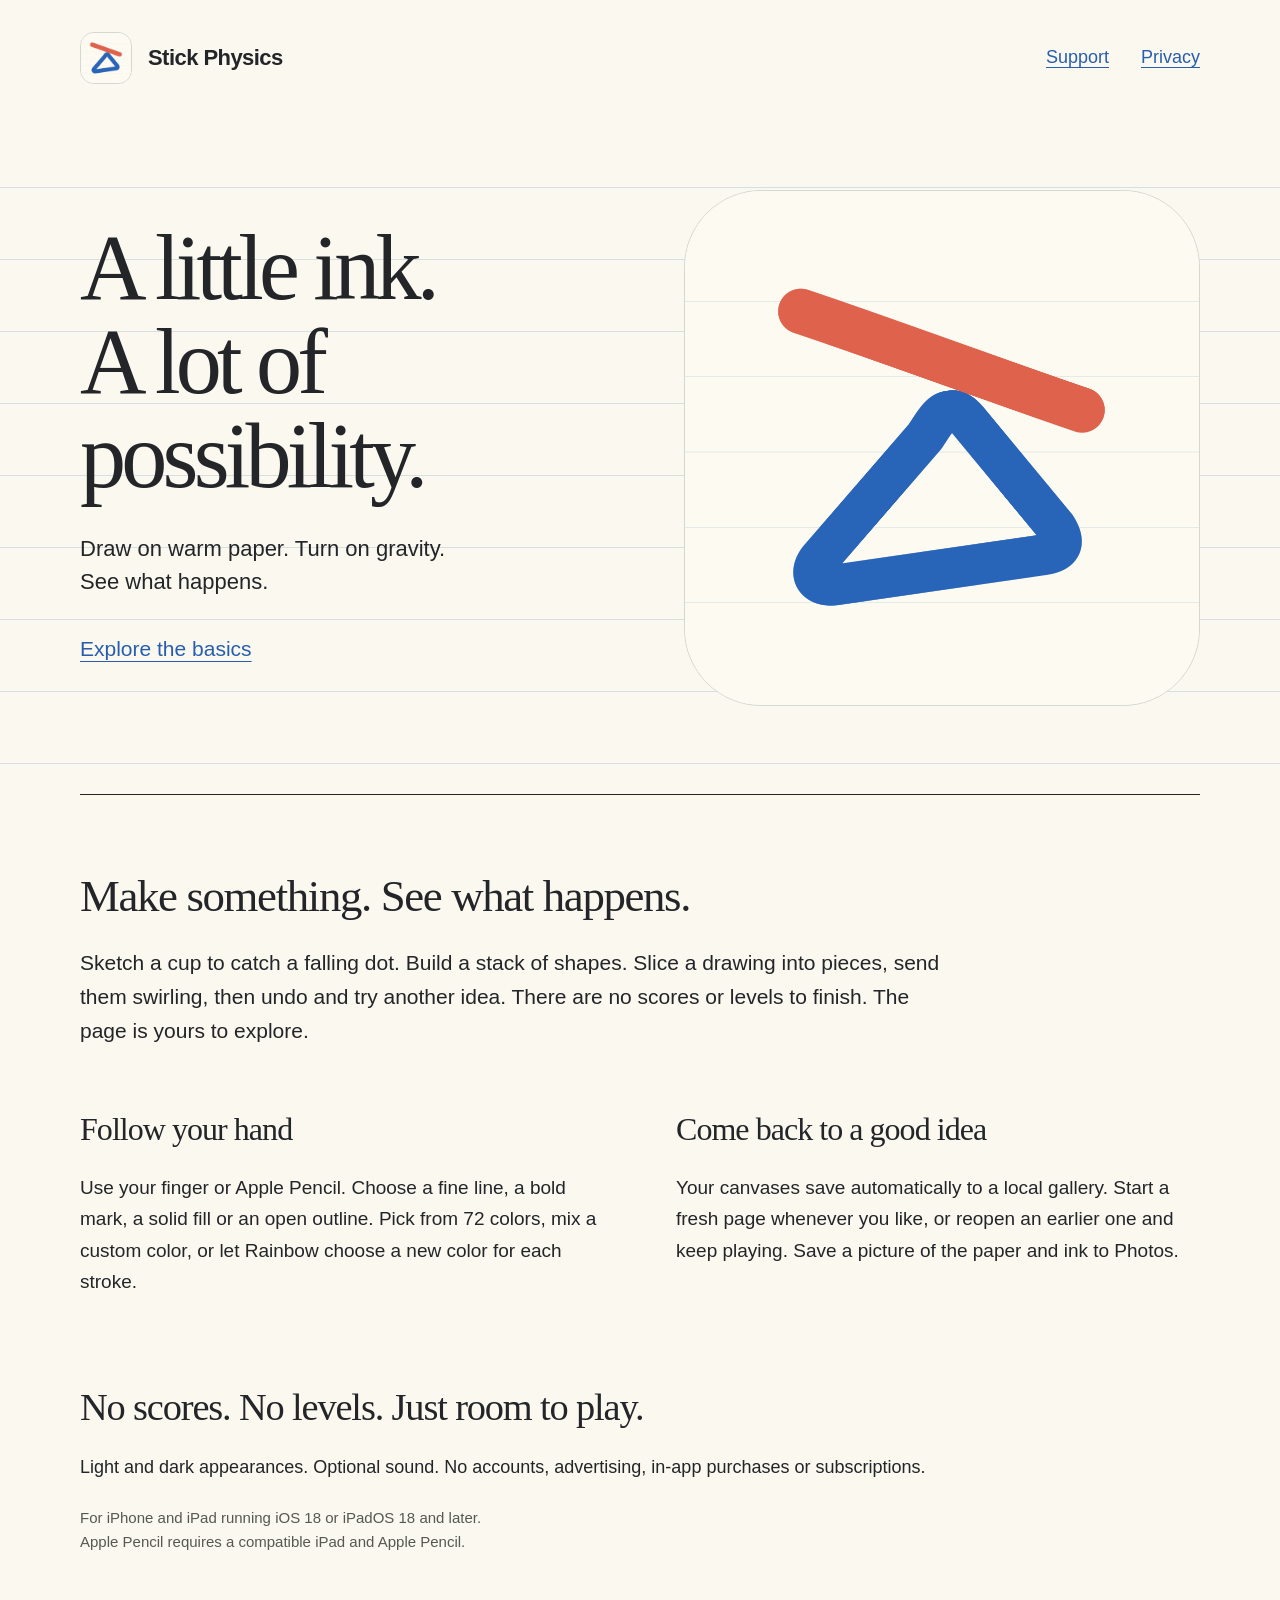
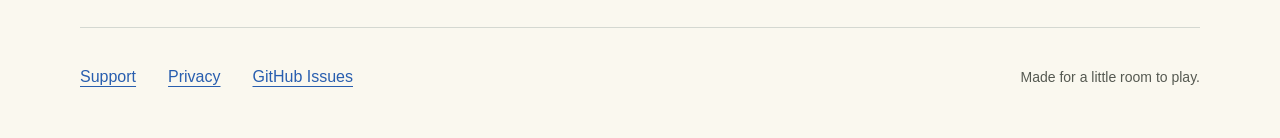
==== index.html @ d2dff248 "Publish Stick Physics support and privacy website" ====
<!doctype html>
<html lang="en">
<head>
<meta charset="utf-8">
<meta name="viewport" content="width=device-width, initial-scale=1">
<meta name="color-scheme" content="light dark">
<title>A little ink. A lot of possibility. · Stick Physics</title>
<meta name="description" content="A paper playground for drawing, shapes and gravity. Find the basics, support and privacy information for Stick Physics on iPhone and iPad.">
<link rel="canonical" href="https://danbretl.github.io/stick-physics-support/">
<link rel="icon" type="image/png" href="./assets/icon-light.png">
<link rel="stylesheet" href="./assets/site.css">
</head>
<body>
<a class="skip-link" href="#main">Skip to content</a>
<header class="site-header wrap"><a class="brand" href="./"><picture><source media="(prefers-color-scheme: dark)" srcset="./assets/icon-dark.png"><img src="./assets/icon-light.png" width="56" height="56" alt=""></picture><span>Stick Physics</span></a><nav aria-label="Main"><a href="./support/">Support</a><a href="./privacy/">Privacy</a></nav></header>
<main id="main" class="home" tabindex="-1">
<section class="hero"><div class="hero-inner wrap"><div class="hero-copy"><h1>A little ink.<br>A lot of<br>possibility.</h1><p>Draw on warm paper. Turn on gravity.<br class="desktop-break"> See what happens.</p><a class="text-link" href="./support/">Explore the basics</a></div><picture class="hero-mark"><source media="(prefers-color-scheme: dark)" srcset="./assets/icon-dark.png"><img src="./assets/icon-light.png" width="1024" height="1024" alt="An orange stroke balances on a hand-drawn blue triangle."></picture></div></section>
<div class="home-details wrap"><section class="introduction"><h2>Make something. See what happens.</h2><p>Sketch a cup to catch a falling dot. Build a stack of shapes. Slice a drawing into pieces, send them swirling, then undo and try another idea. There are no scores or levels to finish. The page is yours to explore.</p></section>
<div class="feature-columns"><section><h2>Follow your hand</h2><p>Use your finger or Apple Pencil. Choose a fine line, a bold mark, a solid fill or an open outline. Pick from 72 colors, mix a custom color, or let Rainbow choose a new color for each stroke.</p></section><section><h2>Come back to a good idea</h2><p>Your canvases save automatically to a local gallery. Start a fresh page whenever you like, or reopen an earlier one and keep playing. Save a picture of the paper and ink to Photos.</p></section></div>
<section class="play-note"><h2>No scores. No levels. Just room to play.</h2><p>Light and dark appearances. Optional sound. No accounts, advertising, in-app purchases or subscriptions.</p><p class="compatibility">For iPhone and iPad running iOS 18 or iPadOS 18 and later.<br>Apple Pencil requires a compatible iPad and Apple Pencil.</p></section></div>
</main>
<footer class="site-footer wrap"><nav aria-label="Footer"><a href="./support/">Support</a><a href="./privacy/">Privacy</a><a href="https://github.com/danbretl/stick-physics-support/issues">GitHub Issues</a></nav><p>Made for a little room to play.</p></footer>
</body>
</html>
---- assets/site.css ----
:root {
  color-scheme: light dark;
  --paper: #faf8ef;
  --ink: #232529;
  --muted: #555951;
  --blue: #285eaf;
  --rule: #d4d8d1;
  --paper-rule: #d6e0e3;
  --focus: #9a3c18;
  font-family: -apple-system, BlinkMacSystemFont, "Segoe UI", Helvetica, Arial, sans-serif;
  font-size: 18px;
  line-height: 1.65;
  background: var(--paper);
  color: var(--ink);
  -webkit-text-size-adjust: 100%;
}
* { box-sizing: border-box; }
body { margin: 0; }
a { color: var(--blue); text-decoration-thickness: 1px; text-underline-offset: .22em; }
a:hover { text-decoration-thickness: 2px; }
a:focus-visible { outline: 3px solid var(--focus); outline-offset: 6px; border-radius: 2px; }
img { display: block; max-width: 100%; height: auto; }
picture { display: block; }
h1, h2, h3, p { margin-top: 0; }
h1, h2 { font-family: Georgia, "Times New Roman", serif; font-weight: 400; }
h1 { letter-spacing: -.052em; }
h2 { letter-spacing: -.03em; line-height: 1.15; }
p { margin-bottom: 1.25em; }
.wrap { width: min(1120px, calc(100% - 96px)); margin-inline: auto; }
.skip-link { position: absolute; z-index: 2; top: -100px; left: 18px; padding: 12px 20px; background: var(--paper); border: 2px solid var(--blue); }
.skip-link:focus { top: 12px; }
.site-header { display: flex; align-items: center; justify-content: space-between; gap: 30px; padding-block: 32px; }
.brand { display: flex; gap: 16px; align-items: center; color: var(--ink); text-decoration: none; font-size: 22px; font-weight: 600; letter-spacing: -.025em; line-height: 1.2; }
.brand img { width: 52px; border-radius: 14px; border: 1px solid var(--rule); }
.site-header nav, .site-footer nav { display: flex; gap: 32px; flex-wrap: wrap; }
.site-header nav a, .site-footer nav a { display: inline-block; padding-block: 8px; }
[aria-current="page"] { color: var(--ink); text-decoration: none; }
.hero { background: repeating-linear-gradient(transparent 0, transparent 71px, var(--paper-rule) 71px, var(--paper-rule) 72px); }
.hero-inner { padding-block: 74px 88px; display: grid; grid-template-columns: 1.07fr 1fr; align-items: center; gap: 52px; }
.hero h1 { font-size: clamp(58px, 7.2vw, 96px); line-height: 1.02; margin-bottom: 30px; }
.hero-copy p { font-size: 22px; line-height: 1.48; margin-bottom: 26px; }
.text-link { font-size: 21px; display: inline-block; padding-block: 8px; }
.hero-mark img { border: 1px solid var(--rule); border-radius: 15%; }
.home-details { border-top: 1px solid var(--ink); padding-top: 76px; }
.introduction h2 { font-size: clamp(32px, 3.5vw, 46px); margin-bottom: 24px; }
.introduction p { max-width: 880px; font-size: 21px; line-height: 1.6; }
.feature-columns { display: grid; grid-template-columns: 1fr 1fr; gap: 72px; margin-top: 64px; }
.feature-columns h2 { font-size: 32px; margin-bottom: 24px; }
.feature-columns p { font-size: 19px; }
.play-note { margin-block: 64px 72px; }
.play-note h2 { font-size: clamp(30px, 3vw, 40px); margin-bottom: 24px; }
.compatibility { font-size: 15px; color: var(--muted); }
.site-footer { border-top: 1px solid var(--rule); padding-block: 28px 40px; display: flex; gap: 30px; flex-wrap: wrap; justify-content: space-between; align-items: center; font-size: 16px; }
.site-footer p { color: var(--muted); margin: 0; font-size: 14px; }
.reading { max-width: 760px; width: calc(100% - 96px); margin: 50px auto 96px; }
.document-heading { margin-bottom: 54px; }
.reading h1 { font-size: clamp(46px, 7vw, 72px); line-height: 1.08; margin-bottom: 22px; }
.lead { font-size: 23px; line-height: 1.5; color: var(--muted); }
.document-index { display: flex; flex-wrap: wrap; gap: 12px 26px; margin-top: 32px; padding-bottom: 25px; border-bottom: 1px solid var(--rule); font-size: 16px; }
.document-index a { padding-block: 6px; }
.reading h2 { font-size: 34px; margin-top: 55px; margin-bottom: 24px; scroll-margin-top: 26px; }
.reading h3 { font-size: 20px; font-weight: 600; line-height: 1.45; margin: 36px 0 12px; scroll-margin-top: 26px; }
.reading p { overflow-wrap: anywhere; }
.reading p + p { margin-top: 0; }
#main:focus { outline: none; }
@media (prefers-color-scheme: dark) {
  :root { --paper: #202329; --ink: #f6f3e8; --muted: #bdc0bc; --blue: #8bbaff; --rule: #494e54; --paper-rule: #313b45; --focus: #ffb688; }
}
@media (max-width: 760px) {
  .wrap { width: calc(100% - 48px); }
  .site-header { padding-block: 22px; gap: 20px; }
  .brand { font-size: 18px; gap: 11px; }
  .brand img { width: 44px; border-radius: 12px; }
  .site-header nav { gap: 18px; font-size: 16px; }
  .hero-inner { padding-block: 46px 56px; gap: 38px; grid-template-columns: 1fr; }
  .hero h1 { font-size: clamp(56px, 11.6vw, 80px); }
  .hero-copy p { font-size: 20px; }
  .hero-mark { width: min(74%, 340px); justify-self: end; }
  .hero-mark img { border-radius: 16%; }
  .home-details { padding-top: 48px; }
  .introduction p { font-size: 19px; }
  .feature-columns { grid-template-columns: 1fr; gap: 28px; margin-top: 46px; }
  .feature-columns h2 { margin-bottom: 18px; }
  .play-note { margin-block: 36px 50px; }
  .site-footer { padding-block: 24px 32px; gap: 20px; }
  .site-footer nav { gap: 26px; }
  .reading { width: calc(100% - 48px); margin-top: 38px; margin-bottom: 64px; }
  .document-heading { margin-bottom: 36px; }
  .reading h2 { font-size: 30px; margin-top: 42px; }
  .lead { font-size: 20px; }
}
@media (max-width: 380px) {
  .site-header { flex-wrap: wrap; gap: 10px; }
  .site-header nav { margin-left: 55px; }
  .hero h1 { font-size: 54px; }
  .desktop-break { display: none; }
}
@media (prefers-reduced-motion: reduce) {
  *, *::before, *::after { animation: none !important; transition: none !important; scroll-behavior: auto !important; }
}
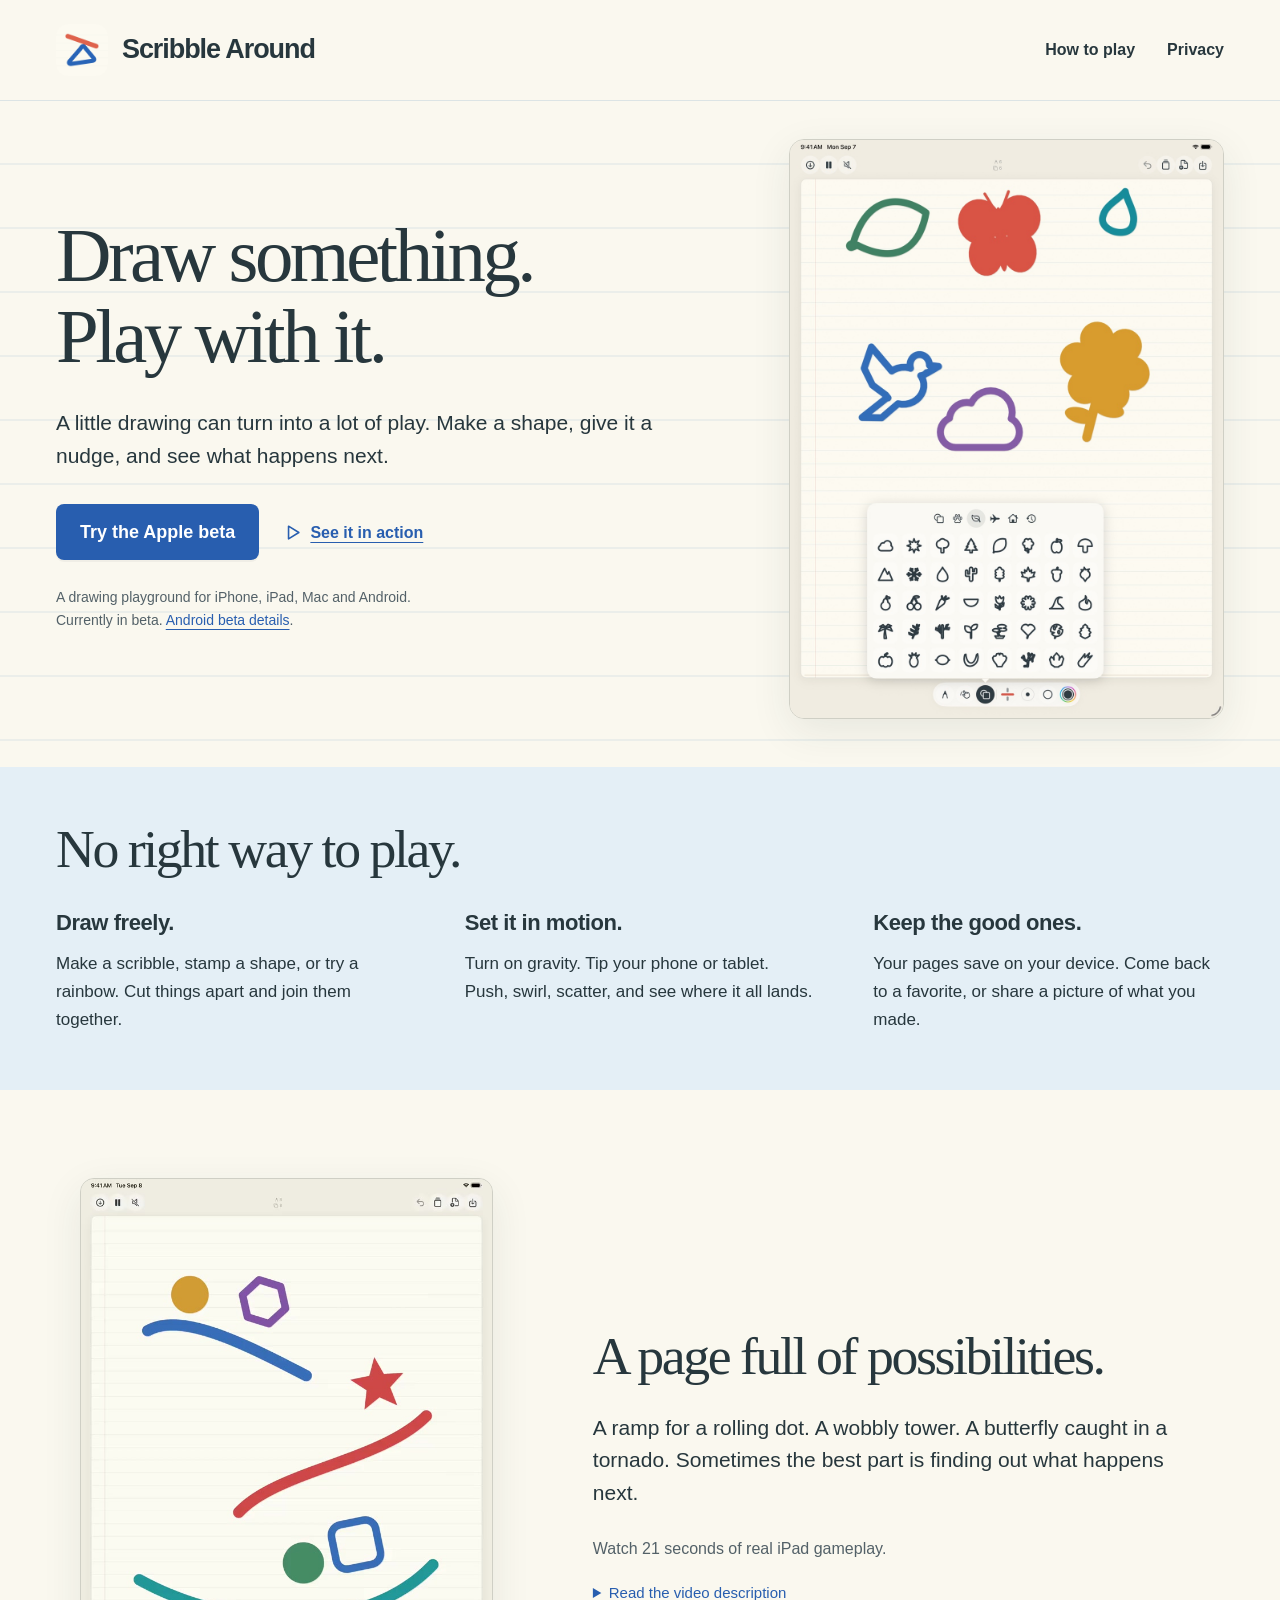
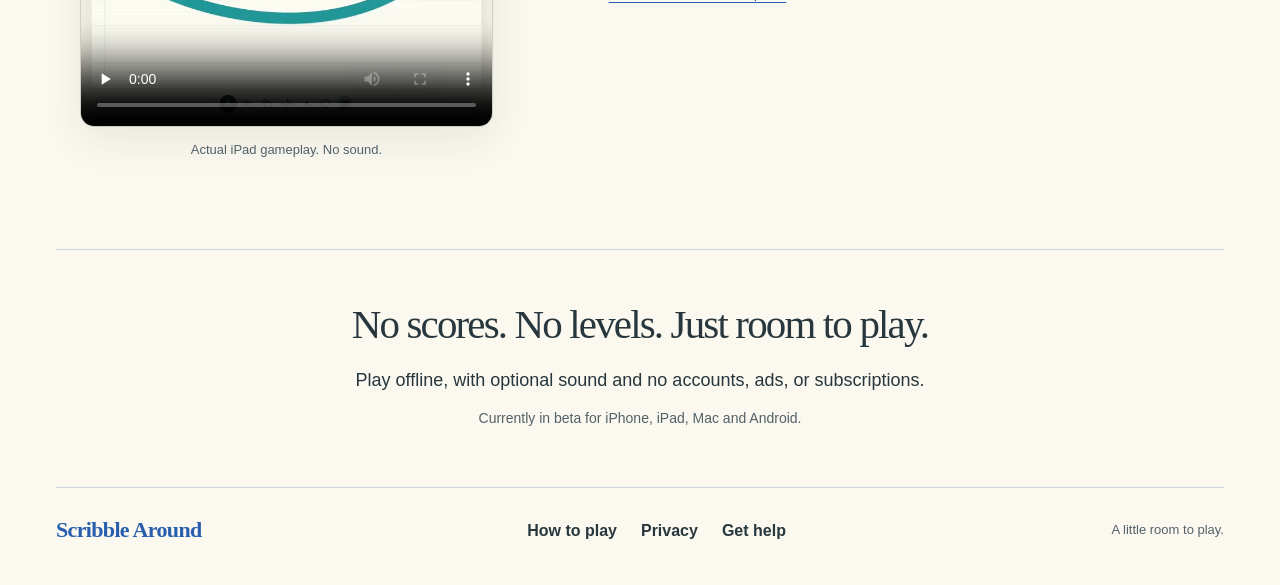
==== commit 1c3ca730: "Launch Scribble Around product, support and privacy website" ====
--- a/index.html
+++ b/index.html
@@ -1,24 +1,86 @@
 <!doctype html>
 <html lang="en">
 <head>
-<meta charset="utf-8">
-<meta name="viewport" content="width=device-width, initial-scale=1">
-<meta name="color-scheme" content="light dark">
-<title>A little ink. A lot of possibility. · Stick Physics</title>
-<meta name="description" content="A paper playground for drawing, shapes and gravity. Find the basics, support and privacy information for Stick Physics on iPhone and iPad.">
-<link rel="canonical" href="https://danbretl.github.io/stick-physics-support/">
-<link rel="icon" type="image/png" href="./assets/icon-light.png">
-<link rel="stylesheet" href="./assets/site.css">
+  <meta charset="utf-8">
+  <meta name="viewport" content="width=device-width, initial-scale=1">
+  <meta name="color-scheme" content="light dark">
+  <meta name="theme-color" content="#faf8ef">
+  <title>Scribble Around · Draw something. Play with it.</title>
+  <meta name="description" content="An open-ended drawing playground for iPhone, iPad, Mac and Android. Draw, cut, build and see what happens. Currently in beta.">
+  <link rel="canonical" href="https://scribblearound.com/">
+  <meta property="og:type" content="website">
+  <meta property="og:site_name" content="Scribble Around">
+  <meta property="og:title" content="Scribble Around · Draw something. Play with it.">
+  <meta property="og:description" content="An open-ended drawing playground for iPhone, iPad, Mac and Android. Draw, cut, build and see what happens. Currently in beta.">
+  <meta property="og:url" content="https://scribblearound.com/">
+  <meta property="og:image" content="https://scribblearound.com/assets/icon-light.png">
+  <meta property="og:image:width" content="1024">
+  <meta property="og:image:height" content="1024">
+  <meta property="og:image:alt" content="A coral line balancing on a blue triangle on ruled paper, the Scribble Around icon.">
+  <meta name="twitter:card" content="summary">
+  <link rel="icon" type="image/png" href="./assets/icon-light.png">
+  <link rel="apple-touch-icon" href="./assets/icon-light.png">
+  <link rel="stylesheet" href="./assets/site.css">
 </head>
 <body>
 <a class="skip-link" href="#main">Skip to content</a>
-<header class="site-header wrap"><a class="brand" href="./"><picture><source media="(prefers-color-scheme: dark)" srcset="./assets/icon-dark.png"><img src="./assets/icon-light.png" width="56" height="56" alt=""></picture><span>Stick Physics</span></a><nav aria-label="Main"><a href="./support/">Support</a><a href="./privacy/">Privacy</a></nav></header>
-<main id="main" class="home" tabindex="-1">
-<section class="hero"><div class="hero-inner wrap"><div class="hero-copy"><h1>A little ink.<br>A lot of<br>possibility.</h1><p>Draw on warm paper. Turn on gravity.<br class="desktop-break"> See what happens.</p><a class="text-link" href="./support/">Explore the basics</a></div><picture class="hero-mark"><source media="(prefers-color-scheme: dark)" srcset="./assets/icon-dark.png"><img src="./assets/icon-light.png" width="1024" height="1024" alt="An orange stroke balances on a hand-drawn blue triangle."></picture></div></section>
-<div class="home-details wrap"><section class="introduction"><h2>Make something. See what happens.</h2><p>Sketch a cup to catch a falling dot. Build a stack of shapes. Slice a drawing into pieces, send them swirling, then undo and try another idea. There are no scores or levels to finish. The page is yours to explore.</p></section>
-<div class="feature-columns"><section><h2>Follow your hand</h2><p>Use your finger or Apple Pencil. Choose a fine line, a bold mark, a solid fill or an open outline. Pick from 72 colors, mix a custom color, or let Rainbow choose a new color for each stroke.</p></section><section><h2>Come back to a good idea</h2><p>Your canvases save automatically to a local gallery. Start a fresh page whenever you like, or reopen an earlier one and keep playing. Save a picture of the paper and ink to Photos.</p></section></div>
-<section class="play-note"><h2>No scores. No levels. Just room to play.</h2><p>Light and dark appearances. Optional sound. No accounts, advertising, in-app purchases or subscriptions.</p><p class="compatibility">For iPhone and iPad running iOS 18 or iPadOS 18 and later.<br>Apple Pencil requires a compatible iPad and Apple Pencil.</p></section></div>
+<header class="site-header wrap">
+  <a class="brand" href="./" aria-label="Scribble Around home">
+    <picture><source srcset="./assets/icon-dark.png" media="(prefers-color-scheme: dark)"><img src="./assets/icon-light.png" width="52" height="52" alt=""></picture>
+    <span>Scribble Around</span>
+  </a>
+  <nav aria-label="Main navigation"><a href="./support/">How to play</a><a href="./privacy/">Privacy</a></nav>
+</header>
+<main id="main">
+  <section class="hero paper-rules">
+    <div class="wrap hero-grid">
+      <div class="hero-copy">
+        <h1>Draw something.<br>Play with it.</h1>
+        <p class="lede">A little drawing can turn into a lot of play. Make a shape, give it a nudge, and see what happens next.</p>
+        <div class="hero-actions"><a class="button" href="https://testflight.apple.com/join/5W5fPtdy">Try the Apple beta</a><a class="preview-link" href="#in-action"><svg width="22" height="22" viewBox="0 0 24 24" fill="none" aria-hidden="true"><path d="m7 4 13 8-13 8V4Z" stroke="currentColor" stroke-width="2" stroke-linejoin="round"/></svg>See it in action</a></div>
+        <p class="availability">A drawing playground for iPhone, iPad, Mac and Android.<br>Currently in beta. <a href="https://danbretl.com/try">Android beta details</a>.</p>
+      </div>
+      <figure class="hero-media">
+        <img src="./assets/shapes.jpg" width="1080" height="1440" fetchpriority="high" alt="An iPad canvas with a green leaf, coral butterfly, blue bird and other colorful shapes above the open Shapes bank.">
+      </figure>
+    </div>
+  </section>
+  <section class="possibilities" aria-labelledby="play-heading">
+    <div class="wrap">
+      <h2 id="play-heading">No right way to play.</h2>
+      <div class="feature-columns">
+        <div><h3>Draw freely.</h3><p>Make a scribble, stamp a shape, or try a rainbow. Cut things apart and join them together.</p></div>
+        <div><h3>Set it in motion.</h3><p>Turn on gravity. Tip your phone or tablet. Push, swirl, scatter, and see where it all lands.</p></div>
+        <div><h3>Keep the good ones.</h3><p>Your pages save on your device. Come back to a favorite, or share a picture of what you made.</p></div>
+      </div>
+    </div>
+  </section>
+  <section class="watch wrap" id="in-action" aria-labelledby="watch-heading">
+    <figure class="video-frame">
+      <video controls playsinline preload="none" poster="./assets/play-poster.jpg" width="720" height="960" aria-label="Scribble Around gameplay on iPad" aria-describedby="video-description">
+        <source src="./assets/play.mp4" type="video/mp4">
+        <p>Your browser cannot play this video. <a href="./assets/play.mp4">Open the gameplay video</a> or read its description beside it.</p>
+      </video>
+      <figcaption>Actual iPad gameplay. No sound.</figcaption>
+    </figure>
+    <div class="watch-copy">
+      <h2 id="watch-heading">A page full of possibilities.</h2>
+      <p class="lede">A ramp for a rolling dot. A wobbly tower. A butterfly caught in a tornado. Sometimes the best part is finding out what happens next.</p>
+      <p>Watch 21 seconds of real iPad gameplay.</p>
+      <details id="video-description"><summary>Read the video description</summary><div><p><strong>0–7 seconds:</strong> Colorful curves and shapes fall, collide and settle when gravity turns on.</p><p><strong>7–14 seconds:</strong> A stroke cuts a blue ring in two. The Push tool moves the pieces apart.</p><p><strong>14–21 seconds:</strong> Shapes swirl around a held Tornado and keep moving after it is released.</p></div></details>
+    </div>
+  </section>
+  <section class="quiet wrap" aria-labelledby="quiet-heading">
+    <h2 id="quiet-heading">No scores. No levels.<br class="mobile-break"> Just room to play.</h2>
+    <p>Play offline, with optional sound and no accounts, ads, or subscriptions.</p>
+    <p class="availability">Currently in beta for iPhone, iPad, Mac and Android.</p>
+  </section>
 </main>
-<footer class="site-footer wrap"><nav aria-label="Footer"><a href="./support/">Support</a><a href="./privacy/">Privacy</a><a href="https://github.com/danbretl/stick-physics-support/issues">GitHub Issues</a></nav><p>Made for a little room to play.</p></footer>
+
+<footer class="site-footer wrap">
+  <a class="footer-brand" href="./">Scribble Around</a>
+  <nav aria-label="Footer navigation"><a href="./support/">How to play</a><a href="./privacy/">Privacy</a><a href="./support/#get-help">Get help</a></nav>
+  <p>A little room to play.</p>
+</footer>
 </body>
 </html>
--- a/assets/site.css
+++ b/assets/site.css
@@ -1,100 +1,10 @@
-:root {
-  color-scheme: light dark;
-  --paper: #faf8ef;
-  --ink: #232529;
-  --muted: #555951;
-  --blue: #285eaf;
-  --rule: #d4d8d1;
-  --paper-rule: #d6e0e3;
-  --focus: #9a3c18;
-  font-family: -apple-system, BlinkMacSystemFont, "Segoe UI", Helvetica, Arial, sans-serif;
-  font-size: 18px;
-  line-height: 1.65;
-  background: var(--paper);
-  color: var(--ink);
-  -webkit-text-size-adjust: 100%;
-}
-* { box-sizing: border-box; }
-body { margin: 0; }
-a { color: var(--blue); text-decoration-thickness: 1px; text-underline-offset: .22em; }
-a:hover { text-decoration-thickness: 2px; }
-a:focus-visible { outline: 3px solid var(--focus); outline-offset: 6px; border-radius: 2px; }
-img { display: block; max-width: 100%; height: auto; }
-picture { display: block; }
-h1, h2, h3, p { margin-top: 0; }
-h1, h2 { font-family: Georgia, "Times New Roman", serif; font-weight: 400; }
-h1 { letter-spacing: -.052em; }
-h2 { letter-spacing: -.03em; line-height: 1.15; }
-p { margin-bottom: 1.25em; }
-.wrap { width: min(1120px, calc(100% - 96px)); margin-inline: auto; }
-.skip-link { position: absolute; z-index: 2; top: -100px; left: 18px; padding: 12px 20px; background: var(--paper); border: 2px solid var(--blue); }
-.skip-link:focus { top: 12px; }
-.site-header { display: flex; align-items: center; justify-content: space-between; gap: 30px; padding-block: 32px; }
-.brand { display: flex; gap: 16px; align-items: center; color: var(--ink); text-decoration: none; font-size: 22px; font-weight: 600; letter-spacing: -.025em; line-height: 1.2; }
-.brand img { width: 52px; border-radius: 14px; border: 1px solid var(--rule); }
-.site-header nav, .site-footer nav { display: flex; gap: 32px; flex-wrap: wrap; }
-.site-header nav a, .site-footer nav a { display: inline-block; padding-block: 8px; }
-[aria-current="page"] { color: var(--ink); text-decoration: none; }
-.hero { background: repeating-linear-gradient(transparent 0, transparent 71px, var(--paper-rule) 71px, var(--paper-rule) 72px); }
-.hero-inner { padding-block: 74px 88px; display: grid; grid-template-columns: 1.07fr 1fr; align-items: center; gap: 52px; }
-.hero h1 { font-size: clamp(58px, 7.2vw, 96px); line-height: 1.02; margin-bottom: 30px; }
-.hero-copy p { font-size: 22px; line-height: 1.48; margin-bottom: 26px; }
-.text-link { font-size: 21px; display: inline-block; padding-block: 8px; }
-.hero-mark img { border: 1px solid var(--rule); border-radius: 15%; }
-.home-details { border-top: 1px solid var(--ink); padding-top: 76px; }
-.introduction h2 { font-size: clamp(32px, 3.5vw, 46px); margin-bottom: 24px; }
-.introduction p { max-width: 880px; font-size: 21px; line-height: 1.6; }
-.feature-columns { display: grid; grid-template-columns: 1fr 1fr; gap: 72px; margin-top: 64px; }
-.feature-columns h2 { font-size: 32px; margin-bottom: 24px; }
-.feature-columns p { font-size: 19px; }
-.play-note { margin-block: 64px 72px; }
-.play-note h2 { font-size: clamp(30px, 3vw, 40px); margin-bottom: 24px; }
-.compatibility { font-size: 15px; color: var(--muted); }
-.site-footer { border-top: 1px solid var(--rule); padding-block: 28px 40px; display: flex; gap: 30px; flex-wrap: wrap; justify-content: space-between; align-items: center; font-size: 16px; }
-.site-footer p { color: var(--muted); margin: 0; font-size: 14px; }
-.reading { max-width: 760px; width: calc(100% - 96px); margin: 50px auto 96px; }
-.document-heading { margin-bottom: 54px; }
-.reading h1 { font-size: clamp(46px, 7vw, 72px); line-height: 1.08; margin-bottom: 22px; }
-.lead { font-size: 23px; line-height: 1.5; color: var(--muted); }
-.document-index { display: flex; flex-wrap: wrap; gap: 12px 26px; margin-top: 32px; padding-bottom: 25px; border-bottom: 1px solid var(--rule); font-size: 16px; }
-.document-index a { padding-block: 6px; }
-.reading h2 { font-size: 34px; margin-top: 55px; margin-bottom: 24px; scroll-margin-top: 26px; }
-.reading h3 { font-size: 20px; font-weight: 600; line-height: 1.45; margin: 36px 0 12px; scroll-margin-top: 26px; }
-.reading p { overflow-wrap: anywhere; }
-.reading p + p { margin-top: 0; }
-#main:focus { outline: none; }
-@media (prefers-color-scheme: dark) {
-  :root { --paper: #202329; --ink: #f6f3e8; --muted: #bdc0bc; --blue: #8bbaff; --rule: #494e54; --paper-rule: #313b45; --focus: #ffb688; }
-}
-@media (max-width: 760px) {
-  .wrap { width: calc(100% - 48px); }
-  .site-header { padding-block: 22px; gap: 20px; }
-  .brand { font-size: 18px; gap: 11px; }
-  .brand img { width: 44px; border-radius: 12px; }
-  .site-header nav { gap: 18px; font-size: 16px; }
-  .hero-inner { padding-block: 46px 56px; gap: 38px; grid-template-columns: 1fr; }
-  .hero h1 { font-size: clamp(56px, 11.6vw, 80px); }
-  .hero-copy p { font-size: 20px; }
-  .hero-mark { width: min(74%, 340px); justify-self: end; }
-  .hero-mark img { border-radius: 16%; }
-  .home-details { padding-top: 48px; }
-  .introduction p { font-size: 19px; }
-  .feature-columns { grid-template-columns: 1fr; gap: 28px; margin-top: 46px; }
-  .feature-columns h2 { margin-bottom: 18px; }
-  .play-note { margin-block: 36px 50px; }
-  .site-footer { padding-block: 24px 32px; gap: 20px; }
-  .site-footer nav { gap: 26px; }
-  .reading { width: calc(100% - 48px); margin-top: 38px; margin-bottom: 64px; }
-  .document-heading { margin-bottom: 36px; }
-  .reading h2 { font-size: 30px; margin-top: 42px; }
-  .lead { font-size: 20px; }
-}
-@media (max-width: 380px) {
-  .site-header { flex-wrap: wrap; gap: 10px; }
-  .site-header nav { margin-left: 55px; }
-  .hero h1 { font-size: 54px; }
-  .desktop-break { display: none; }
-}
-@media (prefers-reduced-motion: reduce) {
-  *, *::before, *::after { animation: none !important; transition: none !important; scroll-behavior: auto !important; }
-}
+:root{color-scheme:light dark;--paper:#faf8ef;--ink:#27373d;--muted:#536168;--blue:#285eaf;--band:#e4eff6;--rule:#cbd7da;--paper-rule:#dce4e5;--focus:#a63e27;--shadow:0 12px 40px #27373d16}
+*{box-sizing:border-box}html{scroll-behavior:smooth;scroll-padding-top:32px}body{margin:0;background:var(--paper);color:var(--ink);font:18px/1.6 -apple-system,BlinkMacSystemFont,"Segoe UI",sans-serif;-webkit-font-smoothing:antialiased}a{color:var(--blue);text-underline-offset:4px}a:hover{text-decoration-thickness:2px}a:focus-visible,summary:focus-visible,video:focus-visible{outline:3px solid var(--focus);outline-offset:6px;border-radius:3px}img,video{display:block;max-width:100%;height:auto}figure{margin:0}h1,h2{font-family:Georgia,"Times New Roman",serif;font-weight:400;letter-spacing:-.045em}h1,h2,h3,p{margin:0}h1{font-size:clamp(58px,6vw,88px);line-height:1.06}h2{font-size:clamp(38px,4.2vw,58px);line-height:1.12}h3{font-size:22px;line-height:1.3;letter-spacing:-.02em}p+p{margin-top:18px}.wrap{width:min(1280px,calc(100% - 112px));margin-inline:auto}.skip-link{position:absolute;z-index:10;top:-100px;left:16px;background:var(--ink);color:var(--paper);padding:12px 20px}.skip-link:focus{top:12px}.site-header{display:flex;align-items:center;justify-content:space-between;gap:28px;padding-block:24px}.brand{display:flex;align-items:center;gap:14px;color:var(--ink);text-decoration:none;font-size:27px;letter-spacing:-.04em;font-weight:700;white-space:nowrap}.brand img{border-radius:12px;width:52px;height:52px}.brand picture{flex:none}nav{display:flex;gap:32px}nav a{color:var(--ink);font-size:16px;font-weight:600;text-decoration:none;white-space:nowrap}nav a:hover,nav a[aria-current="page"]{text-decoration:underline}.paper-rules{background:repeating-linear-gradient(to bottom,transparent 0,transparent 62px,var(--paper-rule) 63px,transparent 64px);border-top:1px solid var(--paper-rule)}.hero-grid{display:grid;grid-template-columns:minmax(0,1.55fr) minmax(0,1fr);align-items:center;gap:58px;padding-block:38px 48px}.hero-copy{padding-bottom:12px}.lede{font-size:21px;line-height:1.55;max-width:39rem}.hero-copy .lede{margin-top:30px}.button{display:inline-flex;align-items:center;justify-content:center;gap:13px;min-height:56px;margin-top:32px;padding:13px 24px;background:var(--blue);color:white;border-radius:8px;text-decoration:none;font-size:18px;font-weight:650;box-shadow:0 2px 0 #0000000a}.button:hover{background:#204f98}.availability{font-size:14px;line-height:1.6;color:var(--muted)}.hero-copy .availability{margin-top:26px}.hero-media img{width:100%;border-radius:15px;border:1px solid #cfcfc5;box-shadow:var(--shadow)}.possibilities{padding:52px 0 56px;background:var(--band)}.feature-columns{display:grid;grid-template-columns:repeat(3,1fr);gap:58px;margin-top:30px}.feature-columns p{margin-top:12px;font-size:17px;line-height:1.65}.watch{display:grid;grid-template-columns:minmax(0,.85fr) minmax(0,1.25fr);align-items:center;gap:100px;max-width:1120px;padding-block:88px}.video-frame video{border:1px solid #cfcfc5;border-radius:14px;background:#eeece2;box-shadow:var(--shadow);width:100%}.video-frame figcaption{margin-top:13px;color:var(--muted);font-size:13px;text-align:center}.watch-copy .lede{margin-block:26px}.watch-copy>p:not(.lede){font-size:16px;color:var(--muted)}details{margin-top:20px;font-size:15px}summary{color:var(--blue);cursor:pointer;width:fit-content;text-decoration:underline;text-underline-offset:4px;min-height:32px}details>div{margin-top:16px;padding-left:20px;border-left:2px solid var(--rule)}details p+p{margin-top:12px}.quiet{padding-block:52px 58px;border-top:1px solid var(--rule);text-align:center}.quiet h2{font-size:clamp(32px,3.2vw,44px)}.quiet p{margin-top:18px}.quiet .availability{margin-top:12px}.mobile-break{display:none}.site-footer{display:flex;align-items:center;justify-content:space-between;flex-wrap:wrap;gap:24px;padding-block:28px 40px;border-top:1px solid var(--rule)}.footer-brand{font:700 22px/1.3 Georgia,"Times New Roman",serif;letter-spacing:-.03em;text-decoration:none}.site-footer nav{gap:24px}.site-footer p{font-size:13px;color:var(--muted)}.document{max-width:800px;padding-bottom:76px}.document-header{padding-block:58px 38px;border-top:1px solid var(--rule);border-bottom:1px solid var(--rule);margin-bottom:32px}.document h1{font-size:clamp(54px,6vw,76px)}.document-header p{font-size:22px;margin-top:18px;color:var(--muted)}.document>p{margin-block:18px;font-size:17px;line-height:1.8}.document>h2{font-size:34px;line-height:1.2;margin-top:48px}.document>h3{font-size:21px;line-height:1.45;margin-top:32px}.document a{overflow-wrap:anywhere}
+@media(prefers-color-scheme:dark){:root{--paper:#20282e;--ink:#f5f1e6;--muted:#c1c7c9;--blue:#9cc3ff;--band:#293b48;--rule:#53616a;--paper-rule:#35434a;--focus:#ffbc9c;--shadow:0 12px 40px #0003}.button{background:#2c64b4;color:#fff}.button:hover{background:#3474ca}.hero-media img,.video-frame video{border-color:#697278}.hero-media img{box-shadow:var(--shadow)}}
+@media(min-width:1500px){.hero-grid{padding-block:48px 60px}}
+@media(max-width:1050px){.wrap{width:calc(100% - 64px)}.hero-grid{gap:34px;grid-template-columns:1.2fr 1fr}h1{font-size:clamp(50px,6.2vw,68px)}.lede{font-size:19px}.hero-copy .lede{margin-top:24px}.watch{gap:56px}.feature-columns{gap:30px}.brand{font-size:25px}}
+@media(max-width:760px){.wrap{width:calc(100% - 40px)}.site-header{gap:16px;padding-block:18px}.brand{font-size:20px;gap:9px}.brand img{width:38px;height:38px;border-radius:9px}.site-header nav{gap:18px}.site-header nav a{font-size:13px}.hero-grid{grid-template-columns:1fr;gap:36px;padding-block:42px 42px}.hero-copy{padding:0}h1{font-size:clamp(47px,9.4vw,70px);letter-spacing:-.05em}.hero-copy .lede{margin-top:22px;font-size:19px;max-width:34rem}.button{margin-top:26px;min-height:52px;font-size:17px}.hero-copy .availability{margin-top:22px}.hero-media{width:min(430px,88%);margin-inline:auto}.possibilities{padding-block:40px 44px}.feature-columns{grid-template-columns:1fr;gap:28px;margin-top:30px}.feature-columns h3{font-size:21px}.feature-columns p{margin-top:8px;max-width:36rem}.watch{grid-template-columns:1fr;gap:32px;padding-block:52px}.watch-copy{grid-row:1}.watch h2{max-width:24rem}.watch-copy .lede{margin-block:20px}.video-frame{width:min(380px,88%);margin-inline:auto}.quiet{padding-block:38px 42px}.quiet p{font-size:16px}.quiet .availability{font-size:13px}.mobile-break{display:inline}.site-footer{justify-content:flex-start;gap:20px;padding-block:26px 32px}.site-footer nav{margin-left:auto;gap:20px}.site-footer nav a{font-size:14px}.site-footer p{flex-basis:100%}.document{padding-bottom:48px}.document-header{padding-block:38px 30px}.document-header p{font-size:20px}.document>h2{font-size:30px}.document>h3{font-size:20px}}
+@media(max-width:390px){.site-header{align-items:flex-start;flex-direction:column;gap:13px}.site-header nav{padding-left:47px}.brand{font-size:22px}.hero-grid{padding-top:34px}.site-footer nav{margin-left:0;flex-basis:100%}}
+@media(prefers-reduced-motion:reduce){html{scroll-behavior:auto}}
+
+.hero-actions{display:flex;align-items:center;flex-wrap:wrap;gap:18px 24px;margin-top:32px}.hero-actions .button{margin-top:0}.preview-link{display:inline-flex;align-items:center;gap:8px;font-size:16px;font-weight:600;min-height:48px}.preview-link svg{width:19px;height:19px}.availability a{white-space:nowrap}@media(max-width:760px){.hero-actions{margin-top:26px;gap:12px 20px}}
